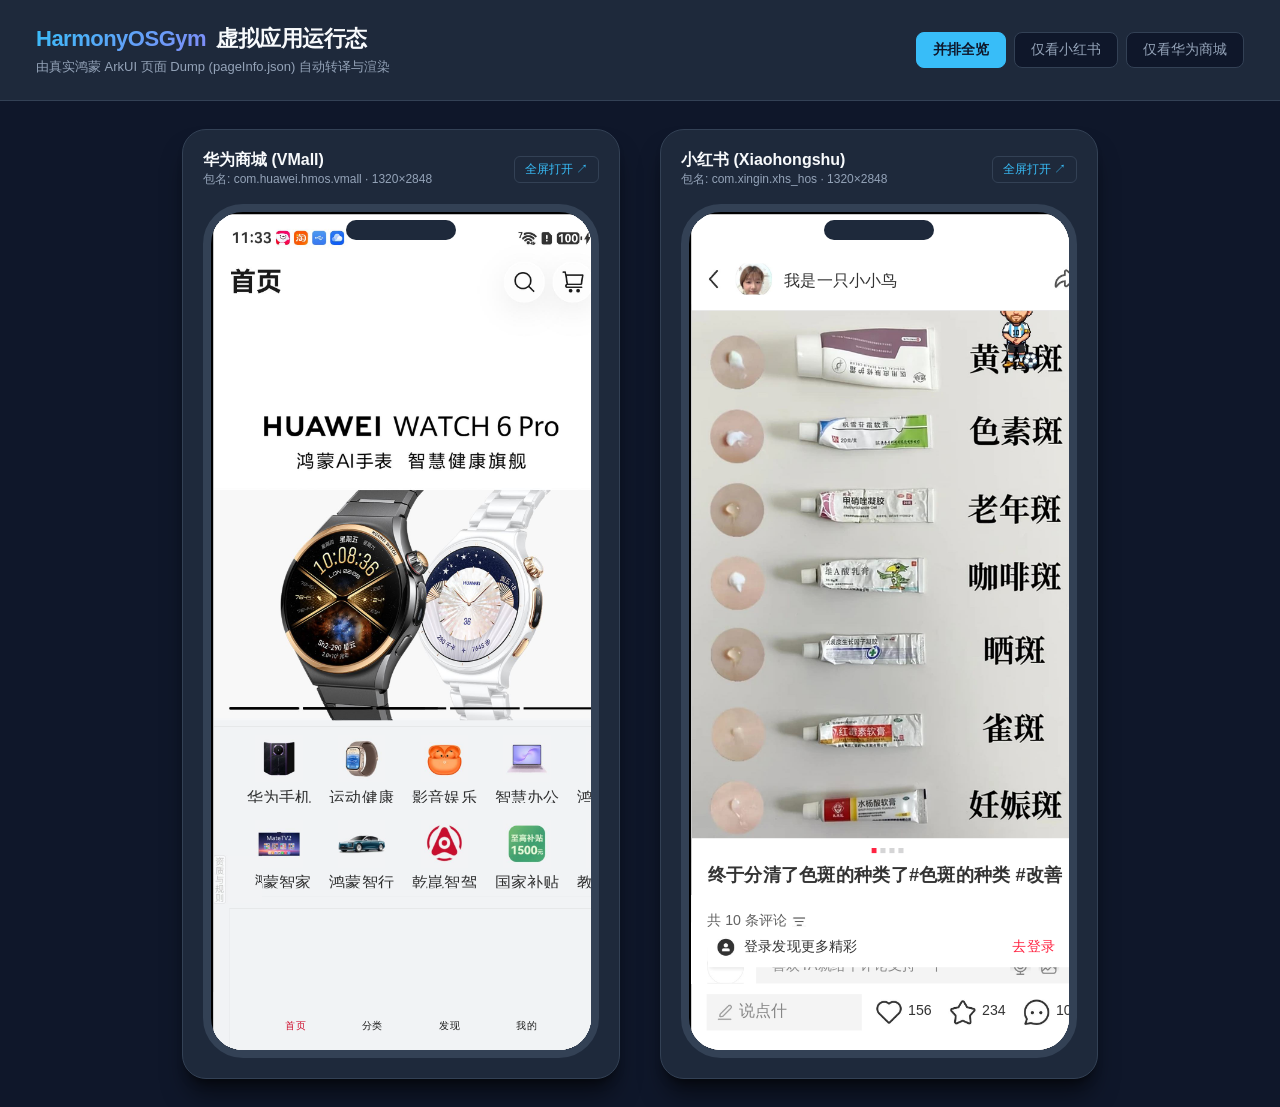
==== harmonyos-apps/index.html @ d54776df "HarmonyOSGym: M1-M4 data synthesis pipeline - schema: cue_data (canonical 8-pt clockwise bbox, actio" ====
<!doctype html>
<html lang="zh-CN">
<head>
  <meta charset="utf-8" />
  <meta name="viewport" content="width=device-width, initial-scale=1" />
  <title>HarmonyOSGym Virtual Apps - 虚拟应用预览台</title>
  <style>
    :root {
      --bg: #0f172a;
      --card-bg: #1e293b;
      --text: #f8fafc;
      --text-muted: #94a3b8;
      --accent: #38bdf8;
      --border: #334155;
    }
    * {
      box-sizing: border-box;
      margin: 0;
      padding: 0;
    }
    body {
      font-family: -apple-system, BlinkMacSystemFont, "Segoe UI", Roboto, "PingFang SC", "HarmonyOS Sans", sans-serif;
      background-color: var(--bg);
      color: var(--text);
      min-height: 100vh;
      display: flex;
      flex-direction: column;
    }
    header {
      padding: 24px 36px;
      background: var(--card-bg);
      border-bottom: 1px solid var(--border);
      display: flex;
      justify-content: space-between;
      align-items: center;
      flex-wrap: wrap;
      gap: 16px;
    }
    .brand h1 {
      font-size: 22px;
      font-weight: 700;
      letter-spacing: -0.5px;
      display: flex;
      align-items: center;
      gap: 10px;
    }
    .brand h1 span {
      background: linear-gradient(135deg, #38bdf8, #818cf8);
      -webkit-background-clip: text;
      -webkit-text-fill-color: transparent;
    }
    .brand p {
      color: var(--text-muted);
      font-size: 13px;
      margin-top: 4px;
    }
    .nav-tabs {
      display: flex;
      gap: 8px;
    }
    .tab-btn {
      background: #0f172a;
      color: var(--text-muted);
      border: 1px solid var(--border);
      padding: 8px 16px;
      border-radius: 8px;
      font-size: 14px;
      font-weight: 500;
      cursor: pointer;
      transition: all 0.2s;
    }
    .tab-btn:hover {
      color: #fff;
      border-color: var(--accent);
    }
    .tab-btn.active {
      background: var(--accent);
      color: #0f172a;
      border-color: var(--accent);
      font-weight: 600;
    }
    .main-container {
      flex: 1;
      padding: 28px;
      display: flex;
      justify-content: center;
      align-items: flex-start;
      gap: 40px;
      flex-wrap: wrap;
    }
    .app-card {
      background: var(--card-bg);
      border: 1px solid var(--border);
      border-radius: 24px;
      padding: 20px;
      display: flex;
      flex-direction: column;
      align-items: center;
      box-shadow: 0 20px 25px -5px rgba(0, 0, 0, 0.5), 0 8px 10px -6px rgba(0, 0, 0, 0.5);
    }
    .card-header {
      width: 100%;
      display: flex;
      justify-content: space-between;
      align-items: center;
      margin-bottom: 16px;
    }
    .app-info h2 {
      font-size: 16px;
      font-weight: 600;
    }
    .app-info .meta {
      font-size: 12px;
      color: var(--text-muted);
    }
    .open-link {
      font-size: 12px;
      color: var(--accent);
      text-decoration: none;
      border: 1px solid var(--border);
      padding: 4px 10px;
      border-radius: 6px;
      transition: all 0.15s;
    }
    .open-link:hover {
      background: rgba(56, 189, 248, 0.1);
      border-color: var(--accent);
    }
    .phone-mockup {
      width: 396px;
      height: 854px;
      border: 8px solid #334155;
      border-radius: 40px;
      overflow: hidden;
      background: #000;
      position: relative;
      box-shadow: inset 0 0 10px rgba(0,0,0,0.8);
    }
    .phone-notch {
      position: absolute;
      top: 8px;
      left: 50%;
      transform: translateX(-50%);
      width: 110px;
      height: 20px;
      background: #1e293b;
      border-radius: 12px;
      z-index: 10;
    }
    .phone-frame-wrapper {
      width: 1320px;
      height: 2848px;
      transform-origin: top left;
      transform: scale(0.3);
      position: absolute;
      top: 0;
      left: 0;
    }
    .phone-frame-wrapper iframe {
      width: 1320px;
      height: 2848px;
      border: none;
    }
  </style>
</head>
<body>
  <header>
    <div class="brand">
      <h1><span>HarmonyOSGym</span> 虚拟应用运行态</h1>
      <p>由真实鸿蒙 ArkUI 页面 Dump (pageInfo.json) 自动转译与渲染</p>
    </div>
    <div class="nav-tabs">
      <button class="tab-btn active" onclick="showAll()">并排全览</button>
      <button class="tab-btn" onclick="showApp('xhs')">仅看小红书</button>
      <button class="tab-btn" onclick="showApp('vmall')">仅看华为商城</button>
    </div>
  </header>

  <main class="main-container">
    <!-- 华为商城 -->
    <div class="app-card" id="card-vmall">
      <div class="card-header">
        <div class="app-info">
          <h2>华为商城 (VMall)</h2>
          <div class="meta">包名: com.huawei.hmos.vmall · 1320×2848</div>
        </div>
        <a class="open-link" href="com.huawei.hmos.vmall/index.html" target="_blank">全屏打开 ↗</a>
      </div>
      <div class="phone-mockup">
        <div class="phone-notch"></div>
        <div class="phone-frame-wrapper">
          <iframe src="com.huawei.hmos.vmall/index.html" title="华为商城虚拟应用"></iframe>
        </div>
      </div>
    </div>

    <!-- 小红书 -->
    <div class="app-card" id="card-xhs">
      <div class="card-header">
        <div class="app-info">
          <h2>小红书 (Xiaohongshu)</h2>
          <div class="meta">包名: com.xingin.xhs_hos · 1320×2848</div>
        </div>
        <a class="open-link" href="com.xingin.xhs_hos/index.html" target="_blank">全屏打开 ↗</a>
      </div>
      <div class="phone-mockup">
        <div class="phone-notch"></div>
        <div class="phone-frame-wrapper">
          <iframe src="com.xingin.xhs_hos/index.html" title="小红书虚拟应用"></iframe>
        </div>
      </div>
    </div>
  </main>

  <script>
    function showAll() {
      document.getElementById('card-vmall').style.display = 'flex';
      document.getElementById('card-xhs').style.display = 'flex';
      updateActiveTab(0);
    }
    function showApp(app) {
      document.getElementById('card-vmall').style.display = (app === 'vmall') ? 'flex' : 'none';
      document.getElementById('card-xhs').style.display = (app === 'xhs') ? 'flex' : 'none';
      updateActiveTab(app === 'xhs' ? 1 : 2);
    }
    function updateActiveTab(idx) {
      var btns = document.querySelectorAll('.tab-btn');
      btns.forEach(function(b, i) {
        if (i === idx) b.classList.add('active');
        else b.classList.remove('active');
      });
    }
  </script>
</body>
</html>
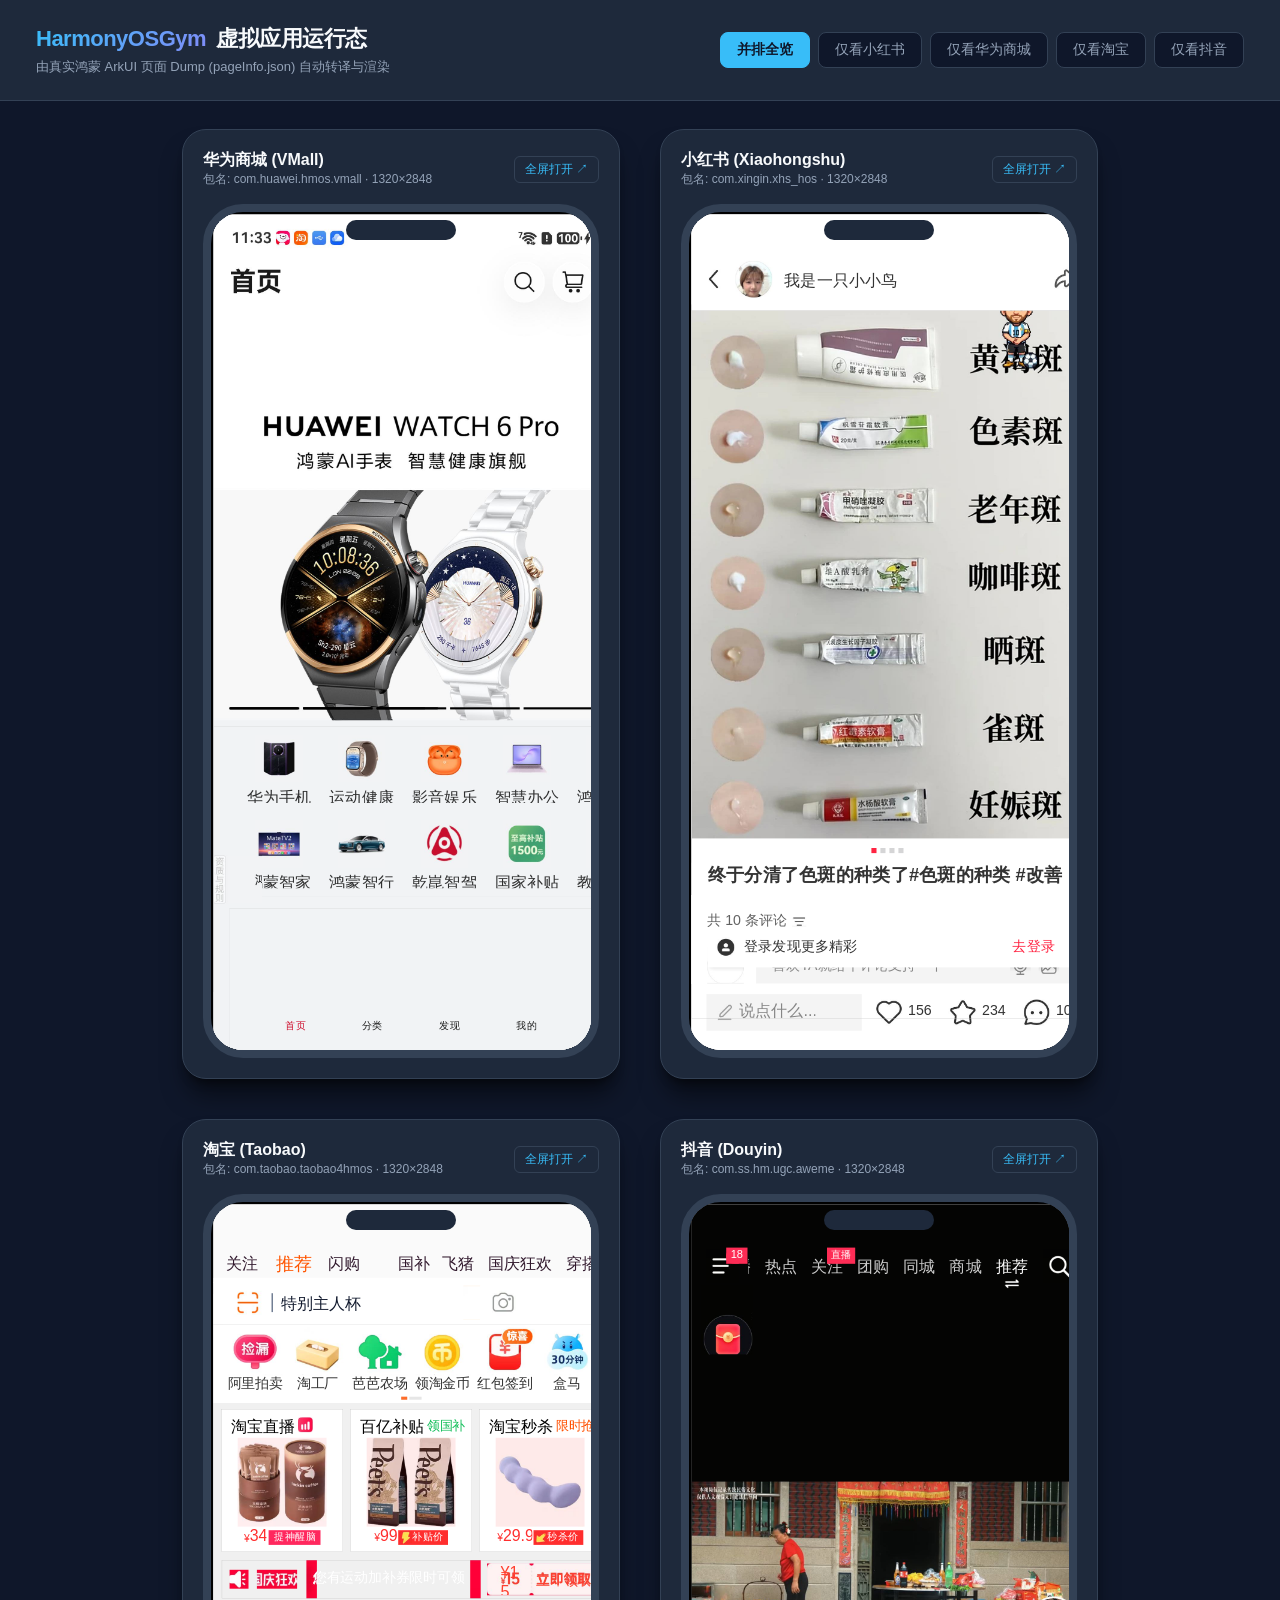
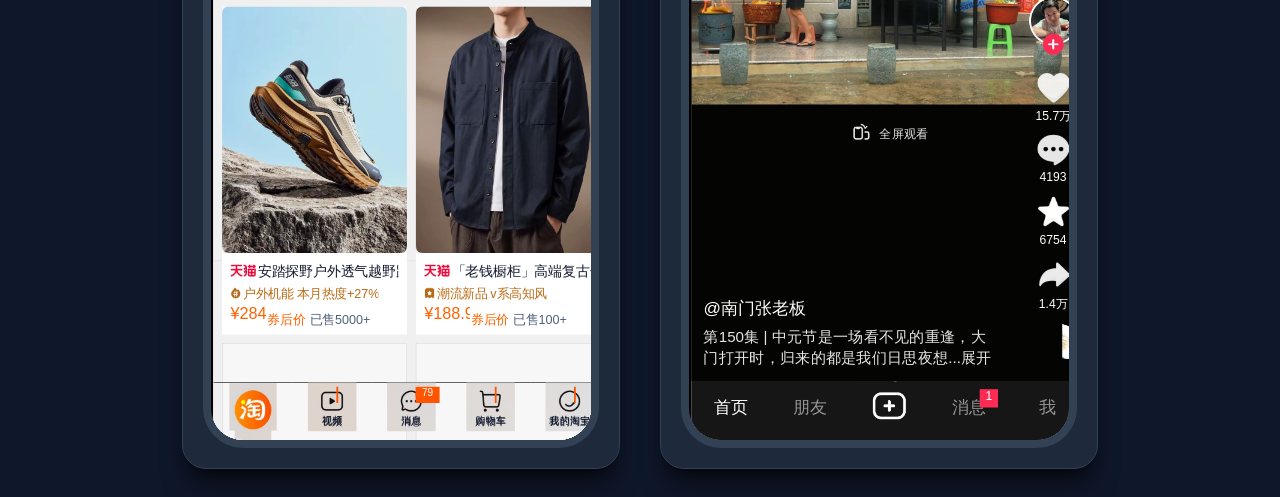
==== commit a5866fb0: "Add Taobao & Douyin HarmonyOS virtual apps (Path B bundles + Path A mobilegym mirror)" ====
--- a/harmonyos-apps/index.html
+++ b/harmonyos-apps/index.html
@@ -173,6 +173,8 @@
       <button class="tab-btn active" onclick="showAll()">并排全览</button>
       <button class="tab-btn" onclick="showApp('xhs')">仅看小红书</button>
       <button class="tab-btn" onclick="showApp('vmall')">仅看华为商城</button>
+      <button class="tab-btn" onclick="showApp('taobao')">仅看淘宝</button>
+      <button class="tab-btn" onclick="showApp('douyin')">仅看抖音</button>
     </div>
   </header>
 
@@ -210,18 +212,56 @@
         </div>
       </div>
     </div>
+
+    <!-- 淘宝 -->
+    <div class="app-card" id="card-taobao">
+      <div class="card-header">
+        <div class="app-info">
+          <h2>淘宝 (Taobao)</h2>
+          <div class="meta">包名: com.taobao.taobao4hmos · 1320×2848</div>
+        </div>
+        <a class="open-link" href="com.taobao.taobao4hmos/index.html" target="_blank">全屏打开 ↗</a>
+      </div>
+      <div class="phone-mockup">
+        <div class="phone-notch"></div>
+        <div class="phone-frame-wrapper">
+          <iframe src="com.taobao.taobao4hmos/index.html" title="淘宝虚拟应用"></iframe>
+        </div>
+      </div>
+    </div>
+
+    <!-- 抖音 -->
+    <div class="app-card" id="card-douyin">
+      <div class="card-header">
+        <div class="app-info">
+          <h2>抖音 (Douyin)</h2>
+          <div class="meta">包名: com.ss.hm.ugc.aweme · 1320×2848</div>
+        </div>
+        <a class="open-link" href="com.ss.hm.ugc.aweme/index.html" target="_blank">全屏打开 ↗</a>
+      </div>
+      <div class="phone-mockup">
+        <div class="phone-notch"></div>
+        <div class="phone-frame-wrapper">
+          <iframe src="com.ss.hm.ugc.aweme/index.html" title="抖音虚拟应用"></iframe>
+        </div>
+      </div>
+    </div>
   </main>
 
   <script>
+    var APPS = ['vmall', 'xhs', 'taobao', 'douyin'];
+    var TAB_ORDER = ['all', 'xhs', 'vmall', 'taobao', 'douyin'];
     function showAll() {
-      document.getElementById('card-vmall').style.display = 'flex';
-      document.getElementById('card-xhs').style.display = 'flex';
+      APPS.forEach(function(k) {
+        document.getElementById('card-' + k).style.display = 'flex';
+      });
       updateActiveTab(0);
     }
     function showApp(app) {
-      document.getElementById('card-vmall').style.display = (app === 'vmall') ? 'flex' : 'none';
-      document.getElementById('card-xhs').style.display = (app === 'xhs') ? 'flex' : 'none';
-      updateActiveTab(app === 'xhs' ? 1 : 2);
+      APPS.forEach(function(k) {
+        document.getElementById('card-' + k).style.display = (app === k) ? 'flex' : 'none';
+      });
+      updateActiveTab(TAB_ORDER.indexOf(app));
     }
     function updateActiveTab(idx) {
       var btns = document.querySelectorAll('.tab-btn');
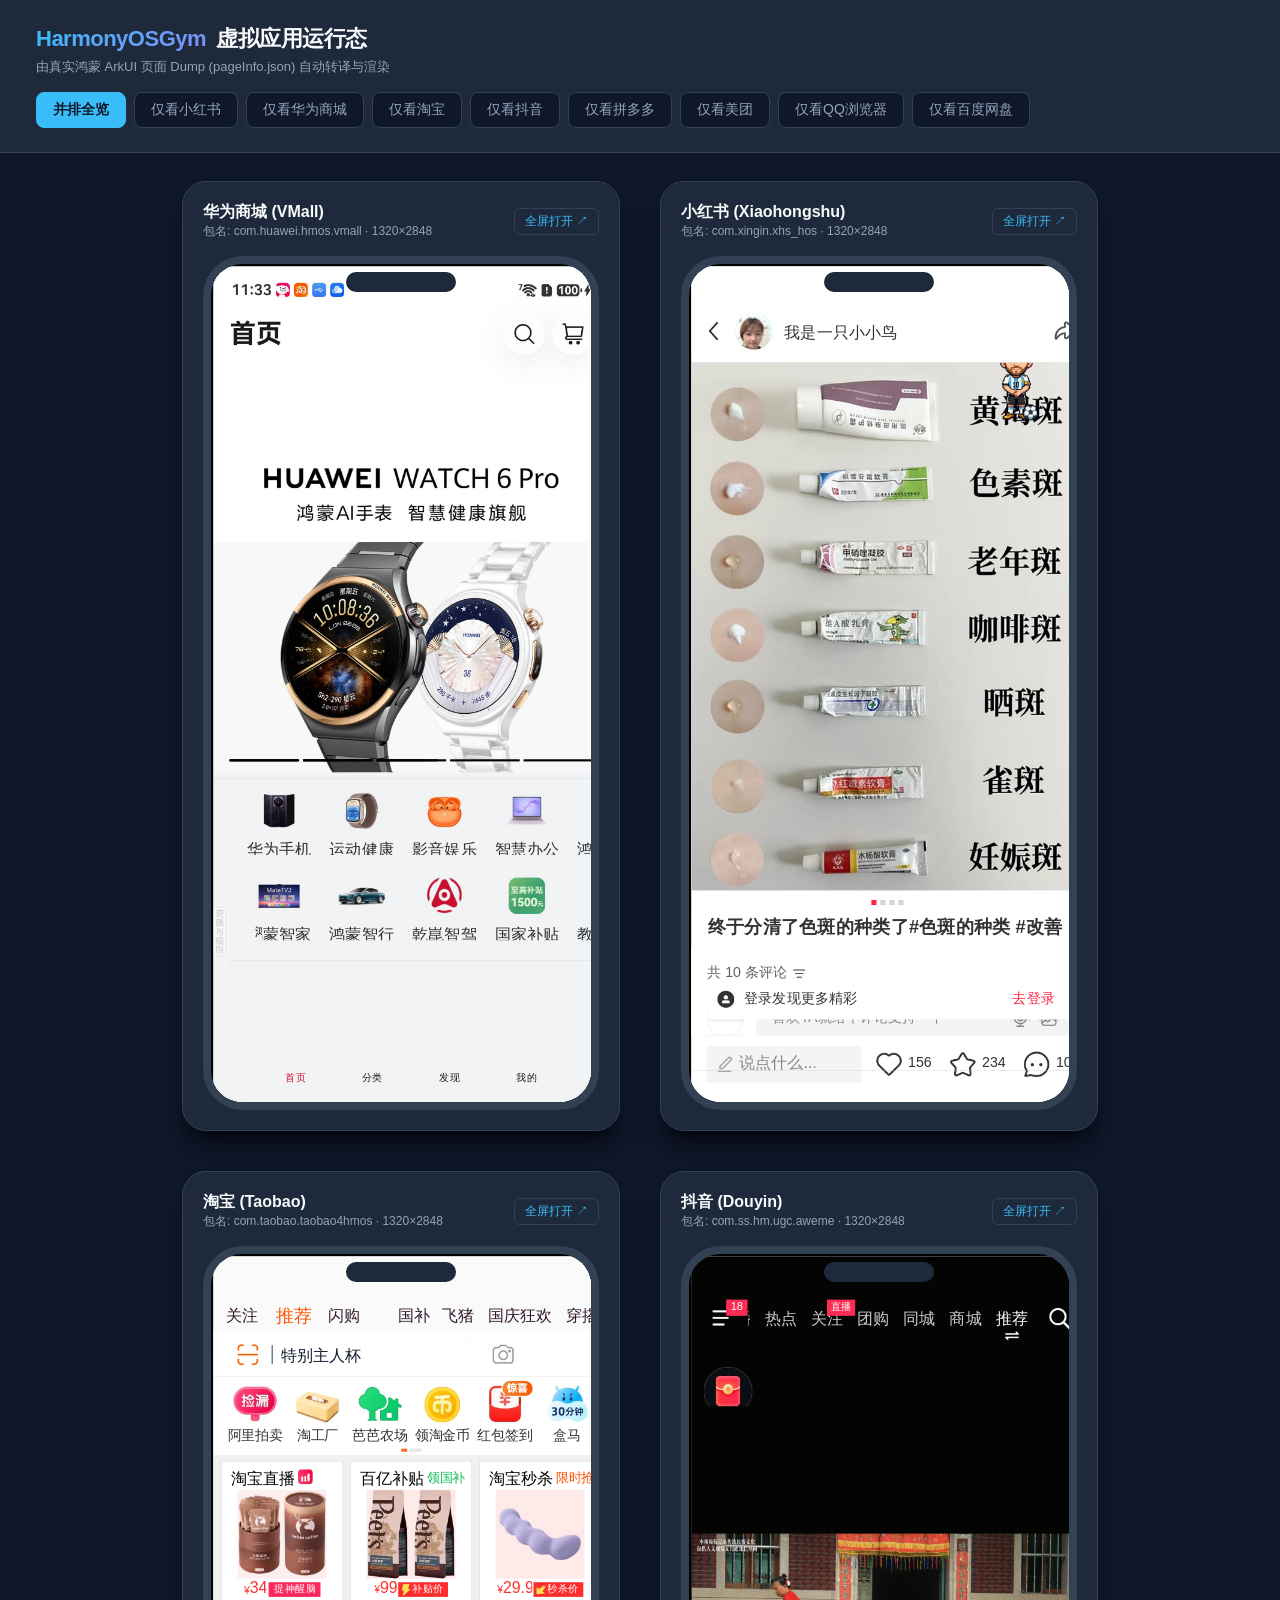
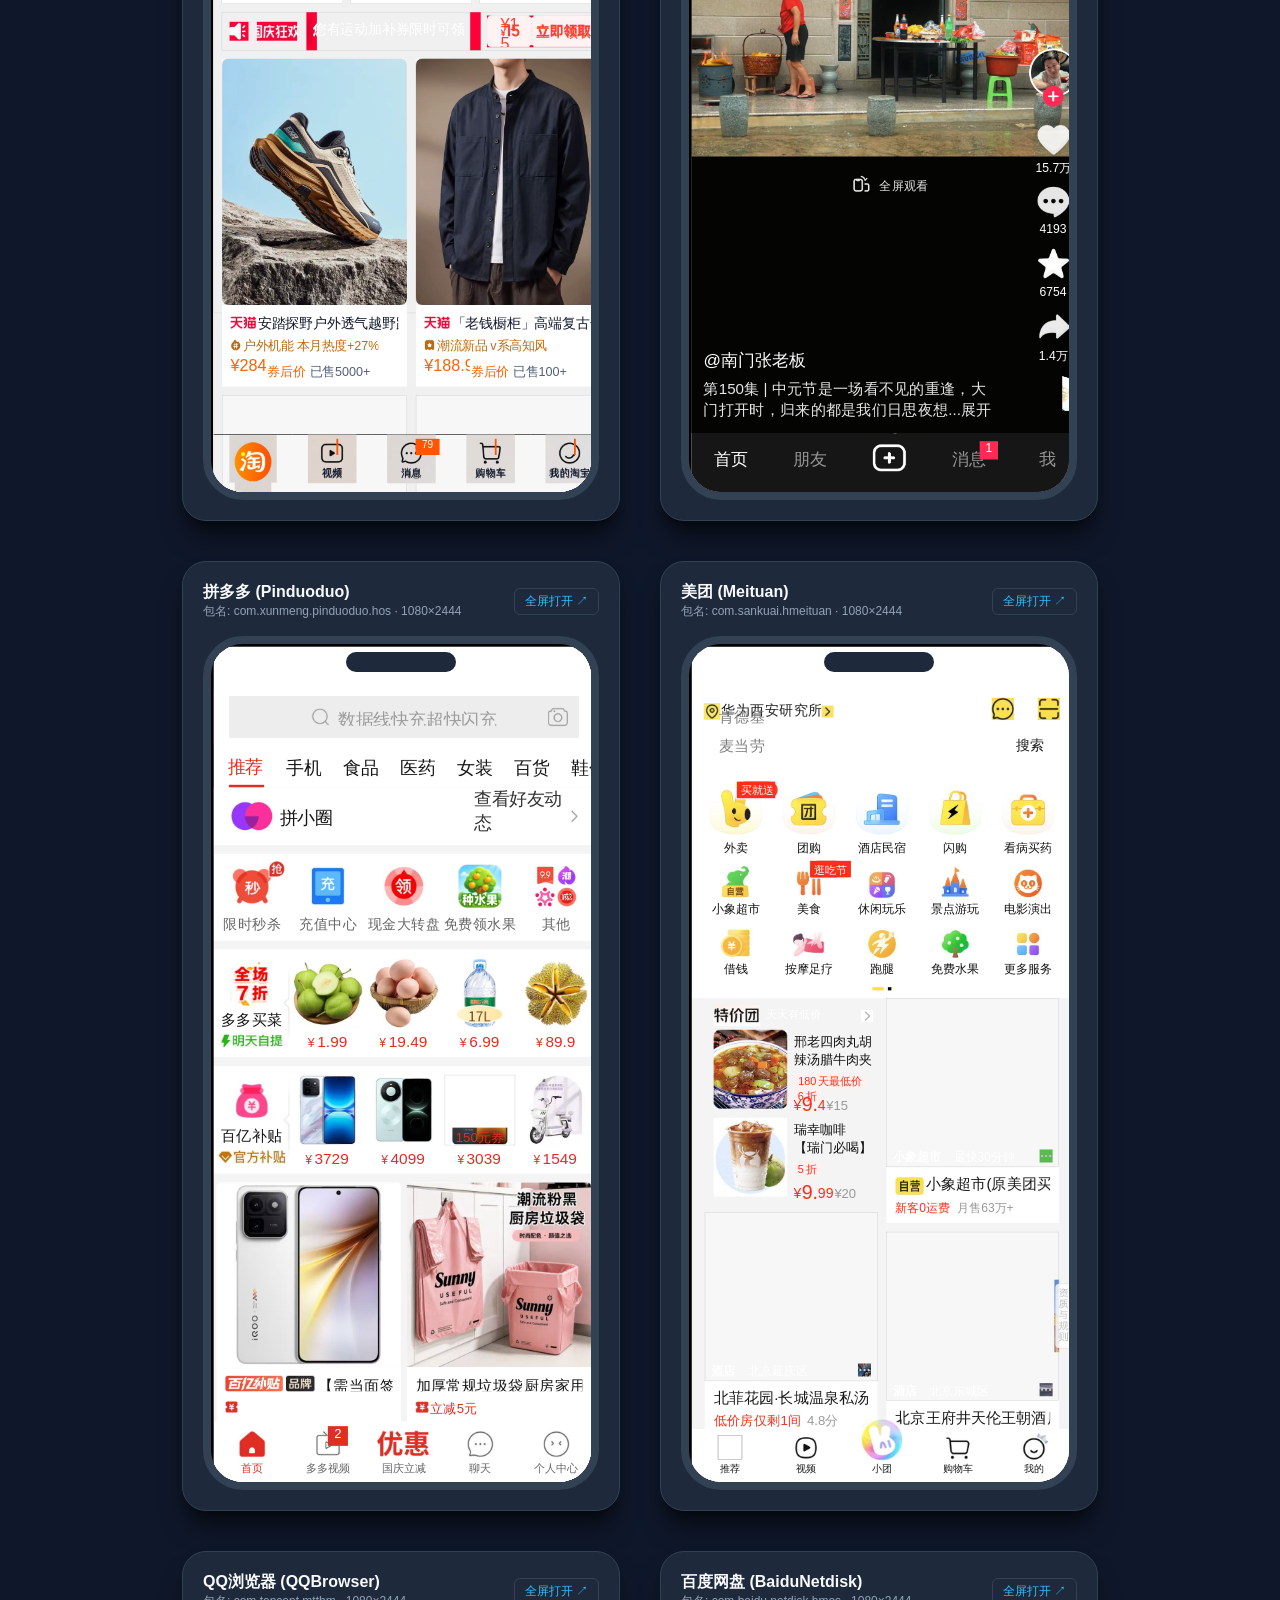
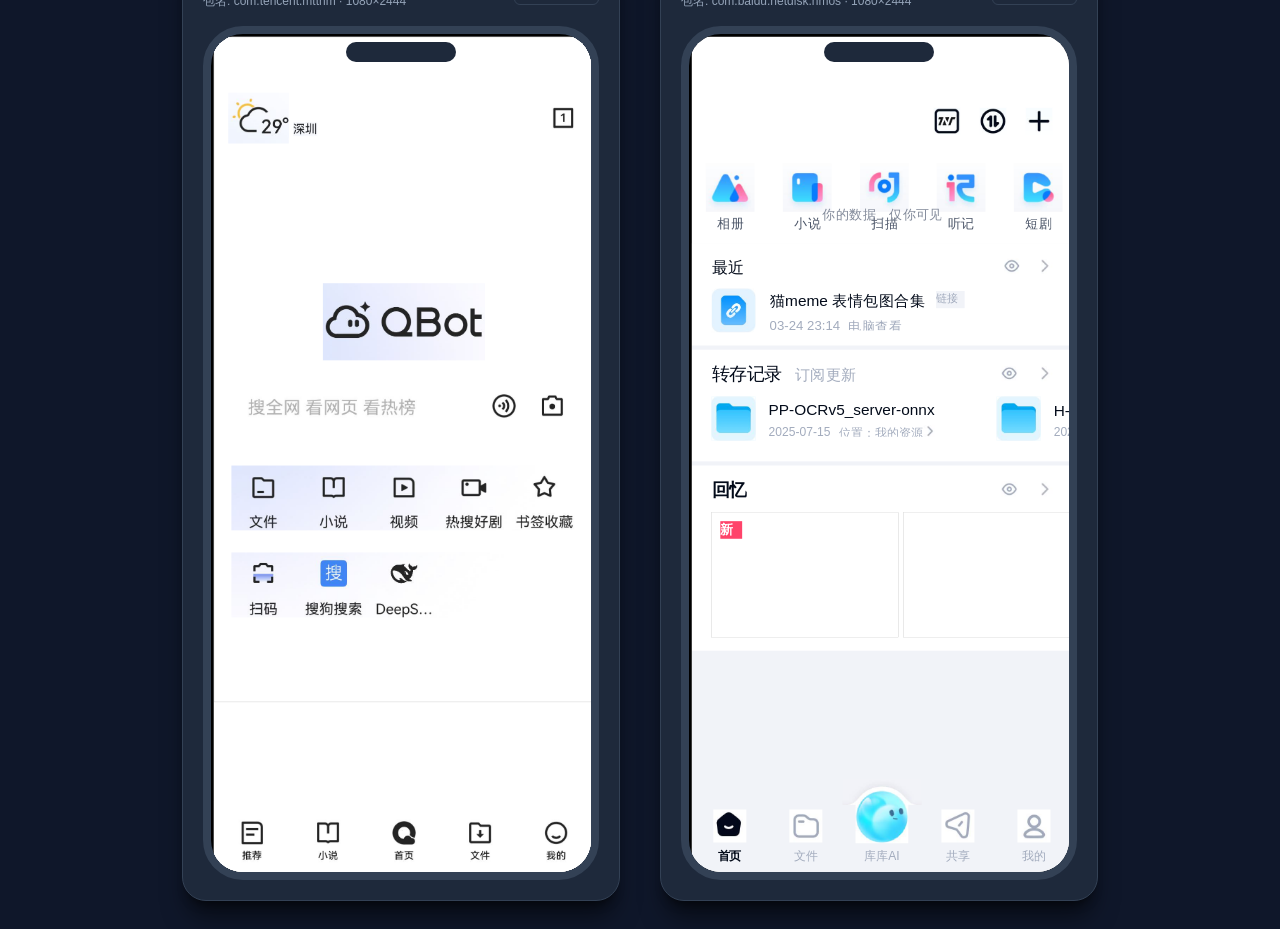
==== commit 7841c2e0: "Add Pinduoduo, Meituan, QQBrowser, and BaiduNetdisk virtual apps across Path A and Path B AI[0%] Hum" ====
--- a/harmonyos-apps/index.html
+++ b/harmonyos-apps/index.html
@@ -161,6 +161,14 @@
       height: 2848px;
       border: none;
     }
+    .phone-frame-wrapper.vp-1080,
+    .phone-frame-wrapper.vp-1080 iframe {
+      width: 1080px;
+      height: 2444px;
+    }
+    .phone-frame-wrapper.vp-1080 {
+      transform: scale(0.352);
+    }
   </style>
 </head>
 <body>
@@ -175,6 +183,10 @@
       <button class="tab-btn" onclick="showApp('vmall')">仅看华为商城</button>
       <button class="tab-btn" onclick="showApp('taobao')">仅看淘宝</button>
       <button class="tab-btn" onclick="showApp('douyin')">仅看抖音</button>
+      <button class="tab-btn" onclick="showApp('pinduoduo')">仅看拼多多</button>
+      <button class="tab-btn" onclick="showApp('meituan')">仅看美团</button>
+      <button class="tab-btn" onclick="showApp('qqbrowser')">仅看QQ浏览器</button>
+      <button class="tab-btn" onclick="showApp('baidunetdisk')">仅看百度网盘</button>
     </div>
   </header>
 
@@ -246,11 +258,79 @@
         </div>
       </div>
     </div>
+
+    <!-- 拼多多 -->
+    <div class="app-card" id="card-pinduoduo">
+      <div class="card-header">
+        <div class="app-info">
+          <h2>拼多多 (Pinduoduo)</h2>
+          <div class="meta">包名: com.xunmeng.pinduoduo.hos · 1080×2444</div>
+        </div>
+        <a class="open-link" href="com.xunmeng.pinduoduo.hos/index.html" target="_blank">全屏打开 ↗</a>
+      </div>
+      <div class="phone-mockup">
+        <div class="phone-notch"></div>
+        <div class="phone-frame-wrapper vp-1080">
+          <iframe src="com.xunmeng.pinduoduo.hos/index.html" title="拼多多虚拟应用"></iframe>
+        </div>
+      </div>
+    </div>
+
+    <!-- 美团 -->
+    <div class="app-card" id="card-meituan">
+      <div class="card-header">
+        <div class="app-info">
+          <h2>美团 (Meituan)</h2>
+          <div class="meta">包名: com.sankuai.hmeituan · 1080×2444</div>
+        </div>
+        <a class="open-link" href="com.sankuai.hmeituan/index.html" target="_blank">全屏打开 ↗</a>
+      </div>
+      <div class="phone-mockup">
+        <div class="phone-notch"></div>
+        <div class="phone-frame-wrapper vp-1080">
+          <iframe src="com.sankuai.hmeituan/index.html" title="美团虚拟应用"></iframe>
+        </div>
+      </div>
+    </div>
+
+    <!-- QQ浏览器 -->
+    <div class="app-card" id="card-qqbrowser">
+      <div class="card-header">
+        <div class="app-info">
+          <h2>QQ浏览器 (QQBrowser)</h2>
+          <div class="meta">包名: com.tencent.mtthm · 1080×2444</div>
+        </div>
+        <a class="open-link" href="com.tencent.mtthm/index.html" target="_blank">全屏打开 ↗</a>
+      </div>
+      <div class="phone-mockup">
+        <div class="phone-notch"></div>
+        <div class="phone-frame-wrapper vp-1080">
+          <iframe src="com.tencent.mtthm/index.html" title="QQ浏览器虚拟应用"></iframe>
+        </div>
+      </div>
+    </div>
+
+    <!-- 百度网盘 -->
+    <div class="app-card" id="card-baidunetdisk">
+      <div class="card-header">
+        <div class="app-info">
+          <h2>百度网盘 (BaiduNetdisk)</h2>
+          <div class="meta">包名: com.baidu.netdisk.hmos · 1080×2444</div>
+        </div>
+        <a class="open-link" href="com.baidu.netdisk.hmos/index.html" target="_blank">全屏打开 ↗</a>
+      </div>
+      <div class="phone-mockup">
+        <div class="phone-notch"></div>
+        <div class="phone-frame-wrapper vp-1080">
+          <iframe src="com.baidu.netdisk.hmos/index.html" title="百度网盘虚拟应用"></iframe>
+        </div>
+      </div>
+    </div>
   </main>
 
   <script>
-    var APPS = ['vmall', 'xhs', 'taobao', 'douyin'];
-    var TAB_ORDER = ['all', 'xhs', 'vmall', 'taobao', 'douyin'];
+    var APPS = ['vmall', 'xhs', 'taobao', 'douyin', 'pinduoduo', 'meituan', 'qqbrowser', 'baidunetdisk'];
+    var TAB_ORDER = ['all', 'xhs', 'vmall', 'taobao', 'douyin', 'pinduoduo', 'meituan', 'qqbrowser', 'baidunetdisk'];
     function showAll() {
       APPS.forEach(function(k) {
         document.getElementById('card-' + k).style.display = 'flex';
